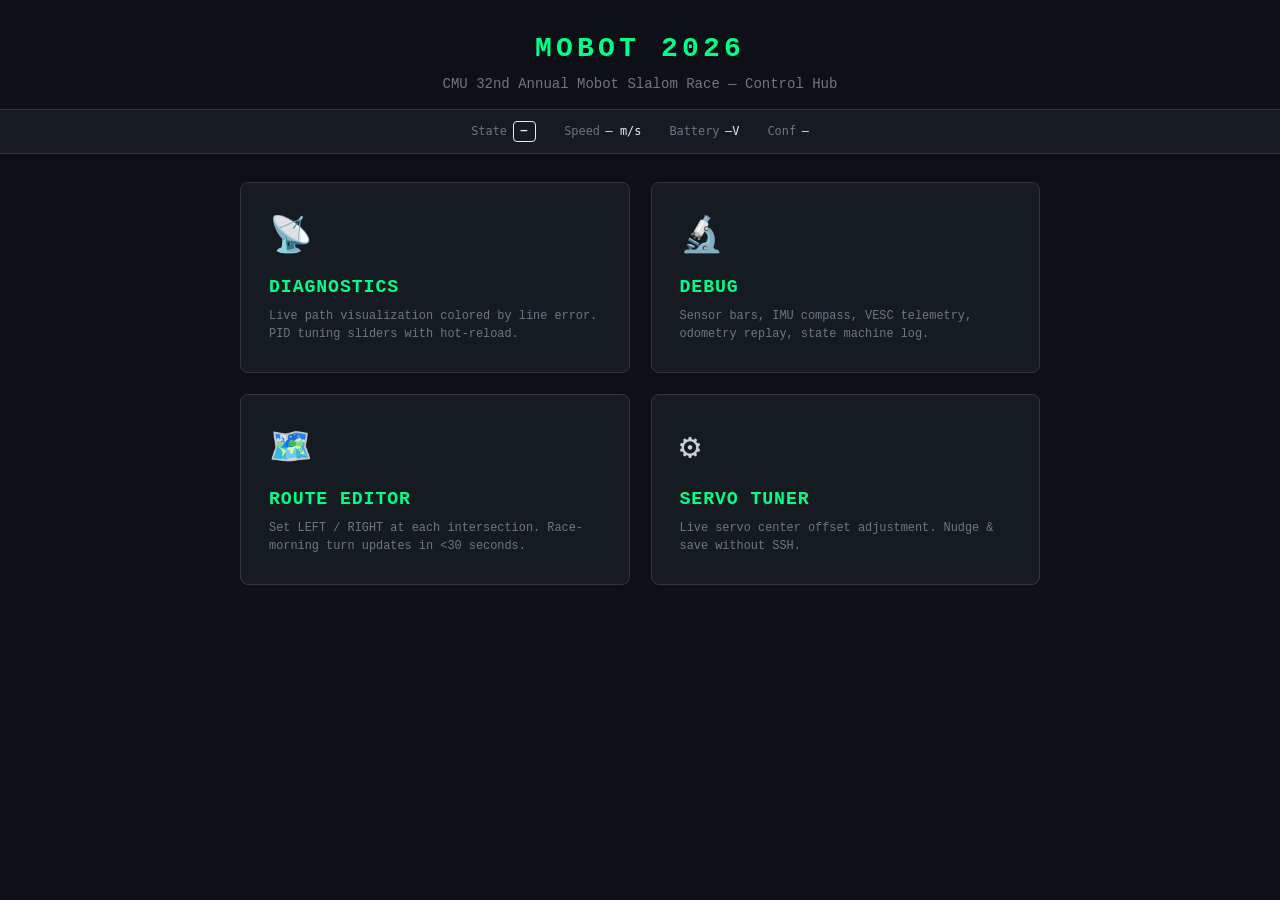
==== static/index.html @ 05ef6849 "Claude added websites, adorable." ====
<!DOCTYPE html>
<html lang="en">
<head>
<meta charset="UTF-8">
<meta name="viewport" content="width=device-width, initial-scale=1.0">
<title>Mobot 2026</title>
<link rel="stylesheet" href="/static/css/mobot.css">
<style>
  .hub { display:grid; grid-template-columns:1fr 1fr; gap:1.5rem; max-width:800px; margin:2rem auto; }
  .hub-card { background:var(--bg-panel); border:1px solid var(--border); border-radius:8px;
              padding:2rem; text-decoration:none; color:var(--text); transition:border-color .2s, background .2s; }
  .hub-card:hover { border-color:var(--green); background:var(--bg-card); }
  .hub-card h2 { color:var(--green); font-size:1.3rem; margin-bottom:.5rem; }
  .hub-card p  { color:var(--text-dim); font-size:.85rem; }
  .hub-card .icon { font-size:2.5rem; margin-bottom:.75rem; }
  header { text-align:center; padding:2rem 1rem 1rem; border-bottom:1px solid var(--border); }
  header h1 { color:var(--green); font-size:2rem; letter-spacing:.15em; }
  header p  { color:var(--text-dim); margin-top:.3rem; }
  .status-bar { display:flex; justify-content:center; gap:2rem; padding:.75rem 1rem;
                background:var(--bg-panel); border-bottom:1px solid var(--border);
                font-size:.85rem; font-family:monospace; }
  .status-bar .item { display:flex; gap:.4rem; align-items:center; }
  .status-bar .label { color:var(--text-dim); }
  .status-bar .val { color:var(--text-head); }
  .state-badge { padding:.1rem .5rem; border-radius:4px; font-weight:bold; font-size:.8rem; }
</style>
</head>
<body>
<header>
  <h1>MOBOT 2026</h1>
  <p>CMU 32nd Annual Mobot Slalom Race &mdash; Control Hub</p>
</header>
<div class="status-bar" id="statusBar">
  <div class="item"><span class="label">State</span><span class="val state-badge" id="hState">—</span></div>
  <div class="item"><span class="label">Speed</span><span class="val" id="hSpeed">— m/s</span></div>
  <div class="item"><span class="label">Battery</span><span class="val" id="hVolt">—V</span></div>
  <div class="item"><span class="label">Conf</span><span class="val" id="hConf">—</span></div>
</div>

<div class="hub">
  <a href="/diagnostics" class="hub-card">
    <div class="icon">📡</div>
    <h2>Diagnostics</h2>
    <p>Live path visualization colored by line error. PID tuning sliders with hot-reload.</p>
  </a>
  <a href="/debug" class="hub-card">
    <div class="icon">🔬</div>
    <h2>Debug</h2>
    <p>Sensor bars, IMU compass, VESC telemetry, odometry replay, state machine log.</p>
  </a>
  <a href="/route" class="hub-card">
    <div class="icon">🗺️</div>
    <h2>Route Editor</h2>
    <p>Set LEFT / RIGHT at each intersection. Race-morning turn updates in &lt;30 seconds.</p>
  </a>
  <a href="/servo" class="hub-card">
    <div class="icon">⚙️</div>
    <h2>Servo Tuner</h2>
    <p>Live servo center offset adjustment. Nudge &amp; save without SSH.</p>
  </a>
</div>

<script src="/static/js/mobot.js"></script>
<script>
const sse = new MobotSSE("/api/state", d => {
  document.getElementById("hState").textContent  = d.state || "—";
  document.getElementById("hState").style.background = stateColor(d.state) + "33";
  document.getElementById("hState").style.color = stateColor(d.state);
  document.getElementById("hSpeed").textContent  = fmt(d.wheel_vel_ms, 2) + " m/s";
  document.getElementById("hVolt").textContent   = fmt(d.input_voltage, 1) + "V";
  document.getElementById("hVolt").style.color   = batteryColor(d.input_voltage);
  document.getElementById("hConf").textContent   = d.confidence ?? "—";
});
sse.connect();
</script>
</body>
</html>
---- static/css/mobot.css ----
/* ============================================================
   mobot.css — CMU Mobot 2026 · Dark Racing Theme
   ============================================================ */

/* ── Reset & Base ──────────────────────────────────────────── */
*, *::before, *::after {
  box-sizing: border-box;
  margin: 0;
  padding: 0;
}

:root {
  --bg:        #0d1117;
  --bg-panel:  #161b22;
  --bg-card:   #1c2128;
  --bg-input:  #0d1117;
  --border:    #30363d;
  --text:      #c9d1d9;
  --text-dim:  #6e7681;
  --text-head: #e6edf3;

  --green:     #00ff88;
  --green-dim: #00aa55;
  --yellow:    #ffdd00;
  --orange:    #ff9900;
  --red:       #ff4444;
  --blue:      #4488ff;
  --purple:    #ff44ff;
  --gray:      #666666;
  --gray-dim:  #444444;

  --font-mono: "Courier New", Courier, "Lucida Console", monospace;
  --font-ui:   "Courier New", Courier, monospace;

  --radius:    4px;
  --radius-lg: 8px;
}

html, body {
  background: var(--bg);
  color: var(--text);
  font-family: var(--font-mono);
  font-size: 14px;
  line-height: 1.5;
  min-height: 100vh;
}

/* ── Typography ─────────────────────────────────────────────── */
h1, h2, h3 {
  color: var(--text-head);
  letter-spacing: 0.05em;
  text-transform: uppercase;
}

h1 { font-size: 1.4rem; }
h2 { font-size: 1.1rem; }
h3 { font-size: 0.9rem; color: var(--text-dim); }

a {
  color: var(--green);
  text-decoration: none;
}
a:hover { text-decoration: underline; }

/* ── Layout helpers ─────────────────────────────────────────── */
.page-wrap {
  max-width: 1400px;
  margin: 0 auto;
  padding: 12px 16px;
}

.row {
  display: flex;
  gap: 12px;
}

.col { flex: 1; }
.col-60 { flex: 0 0 60%; }
.col-40 { flex: 0 0 40%; }

/* ── Panels / Cards ─────────────────────────────────────────── */
.panel {
  background: var(--bg-panel);
  border: 1px solid var(--border);
  border-radius: var(--radius-lg);
  padding: 12px 16px;
}

.panel-title {
  font-size: 0.75rem;
  letter-spacing: 0.12em;
  text-transform: uppercase;
  color: var(--text-dim);
  padding-bottom: 8px;
  margin-bottom: 12px;
  border-bottom: 1px solid var(--border);
}

.card {
  background: var(--bg-card);
  border: 1px solid var(--border);
  border-radius: var(--radius);
  padding: 8px 12px;
  margin-bottom: 8px;
}

/* ── Header bar ─────────────────────────────────────────────── */
.site-header {
  display: flex;
  align-items: center;
  justify-content: space-between;
  background: var(--bg-panel);
  border-bottom: 1px solid var(--border);
  padding: 8px 16px;
  margin-bottom: 12px;
  font-size: 0.85rem;
}

.site-header .logo {
  font-size: 1rem;
  font-weight: bold;
  color: var(--green);
  letter-spacing: 0.1em;
  text-transform: uppercase;
}

.header-status {
  display: flex;
  gap: 20px;
  align-items: center;
}

.header-stat {
  display: flex;
  flex-direction: column;
  align-items: flex-end;
  line-height: 1.2;
}

.header-stat .label {
  font-size: 0.65rem;
  text-transform: uppercase;
  color: var(--text-dim);
}

.header-stat .value {
  font-size: 0.95rem;
  color: var(--green);
  font-weight: bold;
}

/* ── Status badge ───────────────────────────────────────────── */
.state-badge {
  display: inline-block;
  padding: 2px 10px;
  border-radius: 3px;
  font-size: 0.75rem;
  font-weight: bold;
  letter-spacing: 0.08em;
  text-transform: uppercase;
  border: 1px solid currentColor;
}

.state-LINE_FOLLOW  { color: var(--green);  background: rgba(0,255,136,0.1); }
.state-DEAD_RECKON  { color: var(--gray);   background: rgba(102,102,102,0.15); }
.state-REACQUIRE    { color: var(--orange); background: rgba(255,153,0,0.1); }
.state-GATE_APPROACH{ color: var(--blue);   background: rgba(68,136,255,0.1); }
.state-INTERSECTION { color: var(--purple); background: rgba(255,68,255,0.1); }

/* ── Telemetry rows ─────────────────────────────────────────── */
.telem-row {
  display: flex;
  align-items: center;
  justify-content: space-between;
  padding: 5px 0;
  border-bottom: 1px solid rgba(48,54,61,0.5);
  gap: 8px;
}

.telem-row:last-child { border-bottom: none; }

.telem-label {
  font-size: 0.72rem;
  text-transform: uppercase;
  letter-spacing: 0.08em;
  color: var(--text-dim);
  min-width: 80px;
}

.telem-value {
  font-size: 1.0rem;
  color: var(--green);
  font-weight: bold;
  text-align: right;
  min-width: 60px;
}

.telem-value.warn  { color: var(--orange); }
.telem-value.error { color: var(--red); }
.telem-value.dim   { color: var(--gray); }

/* ── Horizontal bar (line position, confidence) ─────────────── */
.hbar-wrap {
  flex: 1;
  position: relative;
  height: 14px;
  background: var(--bg-input);
  border: 1px solid var(--border);
  border-radius: 2px;
  overflow: hidden;
}

.hbar-fill {
  position: absolute;
  top: 0; bottom: 0;
  background: var(--green);
  transition: left 0.05s, width 0.05s, background 0.1s;
}

/* Line position: center-anchored bar */
.hbar-center {
  position: absolute;
  top: 0; bottom: 0;
  left: 50%;
  width: 1px;
  background: var(--border);
}

/* ── Buttons ────────────────────────────────────────────────── */
button, .btn {
  display: inline-flex;
  align-items: center;
  justify-content: center;
  gap: 4px;
  font-family: var(--font-mono);
  font-size: 0.82rem;
  letter-spacing: 0.06em;
  text-transform: uppercase;
  padding: 6px 14px;
  border: 1px solid var(--border);
  border-radius: var(--radius);
  background: var(--bg-card);
  color: var(--text);
  cursor: pointer;
  transition: border-color 0.15s, background 0.15s, color 0.15s;
  user-select: none;
}

button:hover, .btn:hover {
  border-color: var(--green);
  color: var(--green);
  background: rgba(0,255,136,0.05);
}

button:active, .btn:active {
  background: rgba(0,255,136,0.12);
}

button.btn-primary {
  border-color: var(--green);
  color: var(--green);
  background: rgba(0,255,136,0.08);
}

button.btn-primary:hover {
  background: rgba(0,255,136,0.18);
}

button.btn-danger {
  border-color: var(--red);
  color: var(--red);
  background: rgba(255,68,68,0.06);
}

button.btn-danger:hover {
  background: rgba(255,68,68,0.15);
}

button.btn-warn {
  border-color: var(--orange);
  color: var(--orange);
  background: rgba(255,153,0,0.06);
}

button.btn-warn:hover {
  background: rgba(255,153,0,0.15);
}

button.btn-large {
  font-size: 1rem;
  padding: 14px 28px;
  letter-spacing: 0.1em;
}

button:disabled {
  opacity: 0.4;
  cursor: not-allowed;
}

/* ── Form / Input ───────────────────────────────────────────── */
input[type="number"],
input[type="text"],
select {
  background: var(--bg-input);
  border: 1px solid var(--border);
  border-radius: var(--radius);
  color: var(--text);
  font-family: var(--font-mono);
  font-size: 0.88rem;
  padding: 4px 8px;
  transition: border-color 0.15s;
}

input[type="number"]:focus,
input[type="text"]:focus,
select:focus {
  outline: none;
  border-color: var(--green);
}

/* Range slider */
input[type="range"] {
  -webkit-appearance: none;
  appearance: none;
  flex: 1;
  height: 4px;
  background: var(--bg-card);
  border: 1px solid var(--border);
  border-radius: 2px;
  outline: none;
  cursor: pointer;
}

input[type="range"]::-webkit-slider-thumb {
  -webkit-appearance: none;
  width: 14px;
  height: 14px;
  border-radius: 50%;
  background: var(--green);
  border: 2px solid var(--bg);
  cursor: pointer;
  box-shadow: 0 0 4px rgba(0,255,136,0.5);
}

input[type="range"]::-moz-range-thumb {
  width: 14px;
  height: 14px;
  border-radius: 50%;
  background: var(--green);
  border: 2px solid var(--bg);
  cursor: pointer;
}

/* ── PID Param rows ─────────────────────────────────────────── */
.param-row {
  display: grid;
  grid-template-columns: 90px 1fr 72px 18px;
  align-items: center;
  gap: 8px;
  padding: 5px 0;
  border-bottom: 1px solid rgba(48,54,61,0.5);
}

.param-row:last-child { border-bottom: none; }

.param-row label {
  font-size: 0.78rem;
  text-transform: uppercase;
  letter-spacing: 0.07em;
  color: var(--text-dim);
}

.param-row input[type="number"] {
  width: 72px;
}

.saved-indicator {
  font-size: 1rem;
  transition: color 0.2s;
  text-align: center;
  line-height: 1;
}

.saved-indicator.saved   { color: var(--green); }
.saved-indicator.unsaved { color: var(--yellow); }

/* ── Canvas ─────────────────────────────────────────────────── */
canvas {
  display: block;
  background: var(--bg);
  border: 1px solid var(--border);
  border-radius: var(--radius);
}

/* ── Pulsing robot dot ──────────────────────────────────────── */
@keyframes pulse-ring {
  0%   { transform: translate(-50%, -50%) scale(1);   opacity: 1; }
  100% { transform: translate(-50%, -50%) scale(2.4); opacity: 0; }
}

.robot-dot {
  position: absolute;
  width: 10px;
  height: 10px;
  border-radius: 50%;
  background: var(--green);
  pointer-events: none;
  transform: translate(-50%, -50%);
}

.robot-dot::after {
  content: "";
  position: absolute;
  inset: -4px;
  border-radius: 50%;
  border: 2px solid var(--green);
  animation: pulse-ring 1.2s ease-out infinite;
}

/* ── Connection status ───────────────────────────────────────── */
.conn-indicator {
  display: inline-flex;
  align-items: center;
  gap: 5px;
  font-size: 0.72rem;
  text-transform: uppercase;
  letter-spacing: 0.07em;
  color: var(--text-dim);
}

.conn-dot {
  width: 8px;
  height: 8px;
  border-radius: 50%;
  background: var(--gray);
  transition: background 0.3s;
}

.conn-dot.connected    { background: var(--green); box-shadow: 0 0 5px var(--green); }
.conn-dot.disconnected { background: var(--red);   box-shadow: 0 0 5px var(--red); }
.conn-dot.connecting   { background: var(--orange); animation: blink 0.8s step-start infinite; }

@keyframes blink {
  50% { opacity: 0; }
}

/* ── Servo tuner specifics ──────────────────────────────────── */
.servo-display {
  font-size: 3.5rem;
  font-weight: bold;
  color: var(--green);
  text-align: center;
  letter-spacing: 0.05em;
  line-height: 1;
  padding: 20px 0 8px;
}

.servo-offset-display {
  font-size: 1.4rem;
  text-align: center;
  color: var(--text-dim);
  margin-bottom: 20px;
}

.nudge-row {
  display: flex;
  gap: 10px;
  justify-content: center;
  margin-bottom: 18px;
}

.nudge-row button {
  min-width: 100px;
  font-size: 0.9rem;
  padding: 10px 16px;
}

.servo-bar-wrap {
  position: relative;
  height: 28px;
  background: var(--bg-card);
  border: 1px solid var(--border);
  border-radius: var(--radius);
  margin: 0 0 6px;
  overflow: hidden;
}

.servo-bar-fill {
  position: absolute;
  top: 0; bottom: 0; left: 0;
  background: linear-gradient(90deg, var(--green-dim), var(--green));
  transition: width 0.1s ease;
  border-radius: var(--radius) 0 0 var(--radius);
}

.servo-bar-center {
  position: absolute;
  top: 0; bottom: 0;
  left: 50%;
  width: 1px;
  background: rgba(255,255,255,0.2);
}

.servo-bar-labels {
  display: flex;
  justify-content: space-between;
  font-size: 0.72rem;
  color: var(--text-dim);
  padding: 0 2px;
}

/* ── Index page nav cards ────────────────────────────────────── */
.nav-grid {
  display: grid;
  grid-template-columns: repeat(auto-fit, minmax(220px, 1fr));
  gap: 16px;
  margin-top: 20px;
}

.nav-card {
  display: flex;
  flex-direction: column;
  align-items: flex-start;
  gap: 8px;
  padding: 20px 22px;
  background: var(--bg-panel);
  border: 1px solid var(--border);
  border-radius: var(--radius-lg);
  cursor: pointer;
  transition: border-color 0.15s, background 0.15s, transform 0.1s;
  text-decoration: none;
  color: inherit;
}

.nav-card:hover {
  border-color: var(--green);
  background: rgba(0,255,136,0.04);
  transform: translateY(-2px);
  text-decoration: none;
}

.nav-card .nav-icon {
  font-size: 2rem;
  line-height: 1;
}

.nav-card .nav-title {
  font-size: 1.05rem;
  font-weight: bold;
  color: var(--text-head);
  text-transform: uppercase;
  letter-spacing: 0.08em;
}

.nav-card .nav-desc {
  font-size: 0.78rem;
  color: var(--text-dim);
}

/* ── Tooltip ─────────────────────────────────────────────────── */
[data-tip] {
  position: relative;
  cursor: help;
}

[data-tip]:hover::after {
  content: attr(data-tip);
  position: absolute;
  bottom: 100%;
  left: 50%;
  transform: translateX(-50%);
  margin-bottom: 5px;
  background: #2d333b;
  border: 1px solid var(--border);
  border-radius: 3px;
  padding: 4px 8px;
  font-size: 0.72rem;
  white-space: nowrap;
  color: var(--text);
  pointer-events: none;
  z-index: 100;
}

/* ── Divider ─────────────────────────────────────────────────── */
.divider {
  border: none;
  border-top: 1px solid var(--border);
  margin: 12px 0;
}

/* ── Scrollbar ───────────────────────────────────────────────── */
::-webkit-scrollbar             { width: 6px; height: 6px; }
::-webkit-scrollbar-track       { background: var(--bg); }
::-webkit-scrollbar-thumb       { background: var(--border); border-radius: 3px; }
::-webkit-scrollbar-thumb:hover { background: var(--text-dim); }

/* ── Responsive ──────────────────────────────────────────────── */
@media (max-width: 900px) {
  .row { flex-direction: column; }
  .col-60, .col-40 { flex: 1; }
  .param-row { grid-template-columns: 80px 1fr 64px 18px; }
}

@media (max-width: 600px) {
  .site-header { flex-wrap: wrap; gap: 8px; }
  .nudge-row { flex-wrap: wrap; }
  .nudge-row button { min-width: 80px; }
  .servo-display { font-size: 2.5rem; }
}
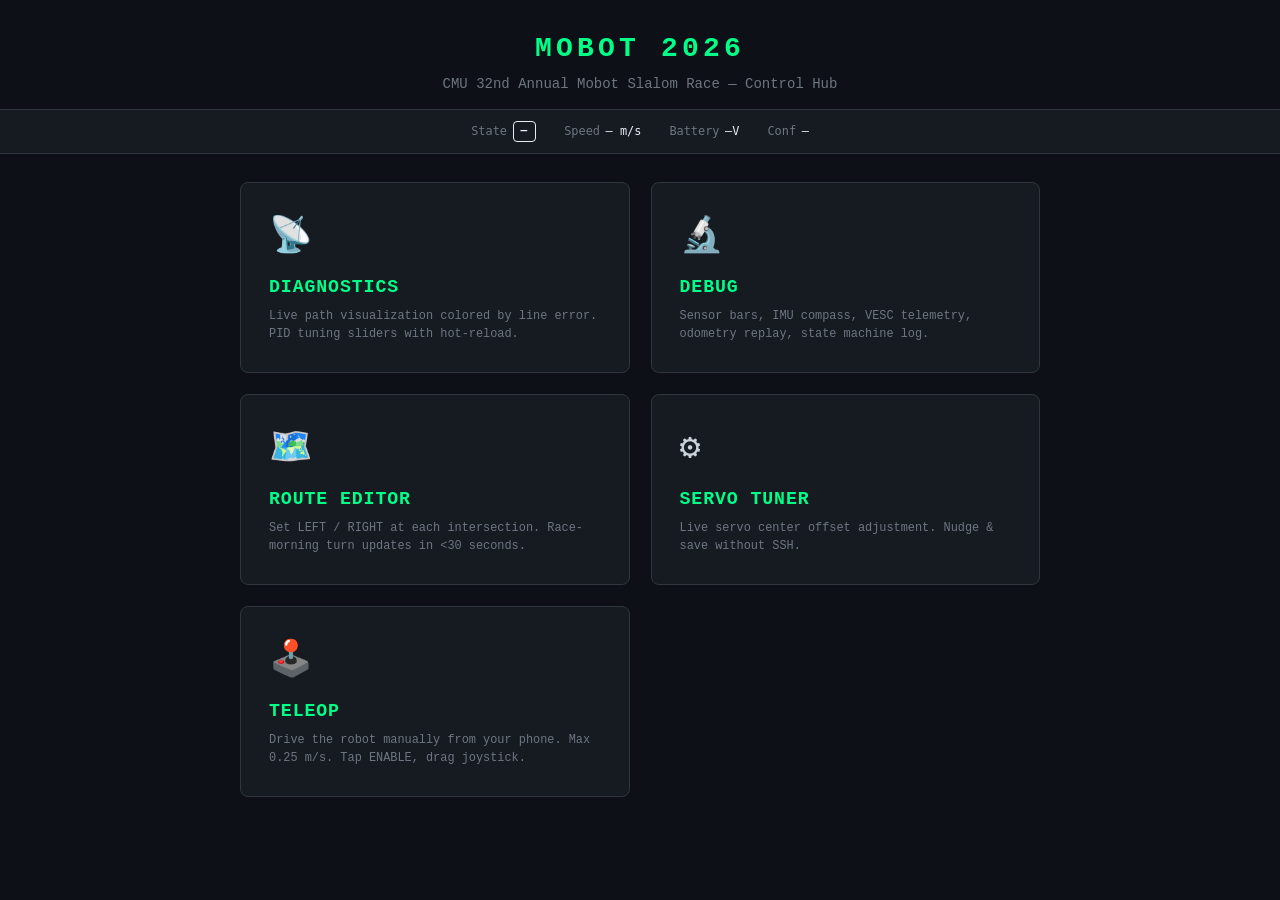
==== commit 5a737492: "dude, we addiding teleop" ====
--- a/static/index.html
+++ b/static/index.html
@@ -58,6 +58,11 @@
     <h2>Servo Tuner</h2>
     <p>Live servo center offset adjustment. Nudge &amp; save without SSH.</p>
   </a>
+  <a href="/teleop" class="hub-card">
+    <div class="icon">🕹️</div>
+    <h2>Teleop</h2>
+    <p>Drive the robot manually from your phone. Max 0.25 m/s. Tap ENABLE, drag joystick.</p>
+  </a>
 </div>
 
 <script src="/static/js/mobot.js"></script>
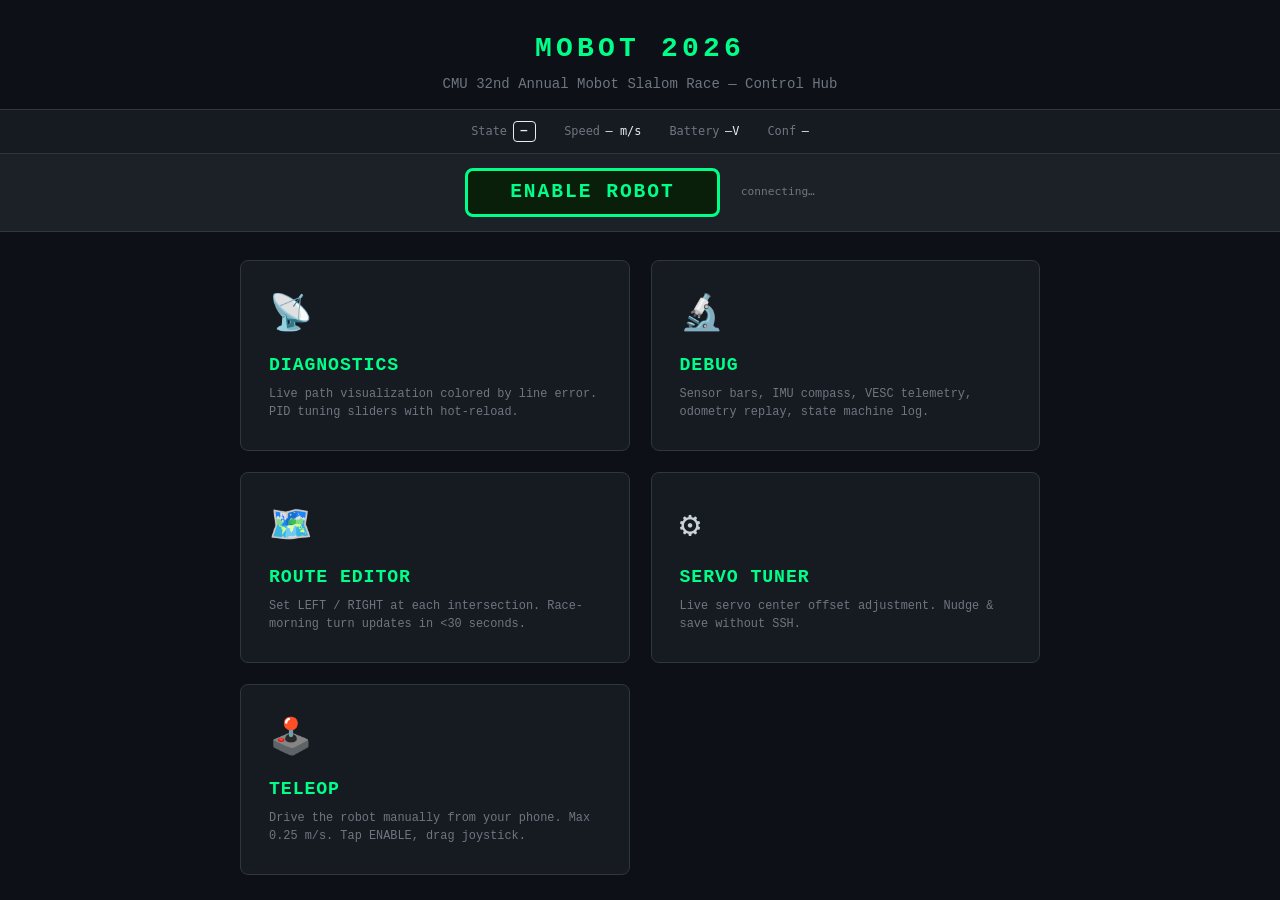
==== commit 5da0045f: "just teleop" ====
--- a/static/index.html
+++ b/static/index.html
@@ -23,6 +23,17 @@
   .status-bar .label { color:var(--text-dim); }
   .status-bar .val { color:var(--text-head); }
   .state-badge { padding:.1rem .5rem; border-radius:4px; font-weight:bold; font-size:.8rem; }
+
+  .enable-bar { display:flex; justify-content:center; align-items:center; gap:1.5rem;
+                padding:1rem; border-bottom:1px solid var(--border);
+                background:var(--bg-card); }
+  #btnEnable { font-size:1.4rem; font-weight:bold; letter-spacing:.1em;
+               padding:.75rem 3rem; border-radius:8px; border:3px solid #555;
+               background:#1a1a1a; color:#555; cursor:pointer; transition:all .15s; }
+  #btnEnable.armed  { border-color:var(--green); color:var(--green); background:#0a1f0a; }
+  #btnEnable.armed:hover { background:var(--green); color:#000; }
+  #btnEnable.live   { border-color:var(--green); background:var(--green); color:#000; }
+  #enableStatus { font-size:.8rem; color:var(--text-dim); font-family:monospace; }
 </style>
 </head>
 <body>
@@ -35,6 +46,11 @@
   <div class="item"><span class="label">Speed</span><span class="val" id="hSpeed">— m/s</span></div>
   <div class="item"><span class="label">Battery</span><span class="val" id="hVolt">—V</span></div>
   <div class="item"><span class="label">Conf</span><span class="val" id="hConf">—</span></div>
+</div>
+
+<div class="enable-bar">
+  <button id="btnEnable" onclick="toggleEnable()">ENABLE ROBOT</button>
+  <span id="enableStatus">waiting for connection…</span>
 </div>
 
 <div class="hub">
@@ -67,6 +83,39 @@
 
 <script src="/static/js/mobot.js"></script>
 <script>
+let robotEnabled = false;
+
+function updateEnableUI(enabled) {
+  robotEnabled = enabled;
+  const btn = document.getElementById("btnEnable");
+  const sta = document.getElementById("enableStatus");
+  if (enabled) {
+    btn.textContent = "DISABLE ROBOT";
+    btn.className   = "live";
+    sta.textContent = "ROBOT ENABLED — actuators live";
+    sta.style.color = "var(--green)";
+  } else {
+    btn.textContent = "ENABLE ROBOT";
+    btn.className   = "armed";
+    sta.textContent = "disabled — actuators off";
+    sta.style.color = "";
+  }
+}
+
+async function toggleEnable() {
+  const want = !robotEnabled;
+  try {
+    await fetch("/api/enable", {
+      method: "POST",
+      headers: { "Content-Type": "application/json" },
+      body: JSON.stringify({ enabled: want }),
+    });
+    updateEnableUI(want);
+  } catch(e) {
+    document.getElementById("enableStatus").textContent = "error — check connection";
+  }
+}
+
 const sse = new MobotSSE("/api/state", d => {
   document.getElementById("hState").textContent  = d.state || "—";
   document.getElementById("hState").style.background = stateColor(d.state) + "33";
@@ -75,8 +124,13 @@
   document.getElementById("hVolt").textContent   = fmt(d.input_voltage, 1) + "V";
   document.getElementById("hVolt").style.color   = batteryColor(d.input_voltage);
   document.getElementById("hConf").textContent   = d.confidence ?? "—";
+  if (d.robot_enabled !== undefined) updateEnableUI(d.robot_enabled);
 });
 sse.connect();
+
+// Show armed state once connected (robot not yet enabled)
+document.getElementById("btnEnable").className = "armed";
+document.getElementById("enableStatus").textContent = "connecting…";
 </script>
 </body>
 </html>
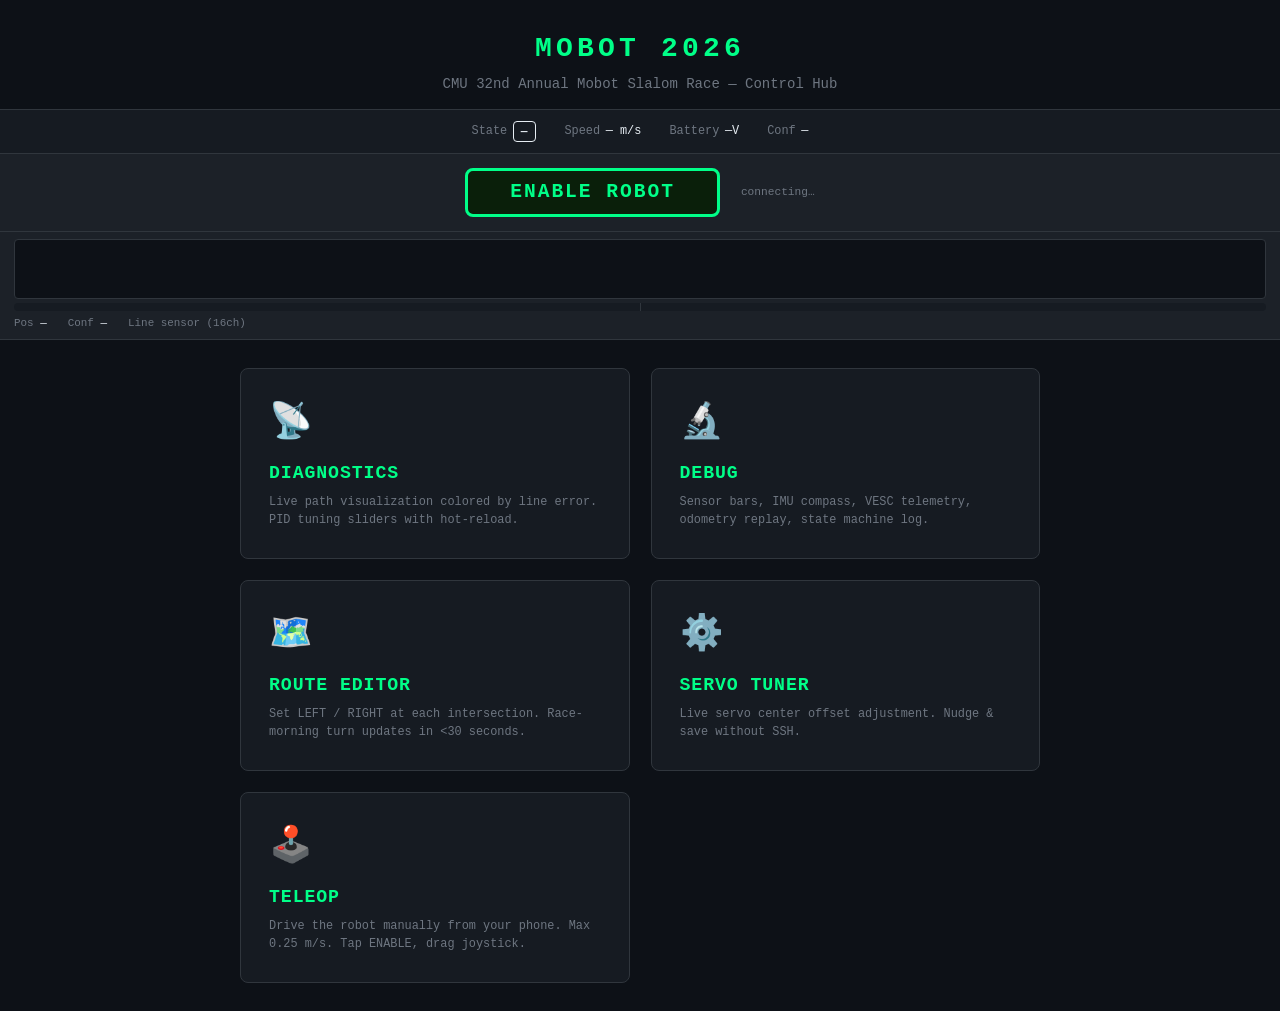
==== commit 0becbb67: "updated debug" ====
--- a/static/index.html
+++ b/static/index.html
@@ -34,6 +34,18 @@
   #btnEnable.armed:hover { background:var(--green); color:#000; }
   #btnEnable.live   { border-color:var(--green); background:var(--green); color:#000; }
   #enableStatus { font-size:.8rem; color:var(--text-dim); font-family:monospace; }
+
+  .sensor-strip { padding:.5rem 1rem; background:var(--bg-card); border-bottom:1px solid var(--border); }
+  .sensor-strip canvas { display:block; width:100%; height:60px; }
+  .sensor-meta { display:flex; gap:1.5rem; font-family:monospace; font-size:.78rem;
+                 color:var(--text-dim); margin-top:.3rem; }
+  .sensor-meta .sv { color:var(--text-head); }
+  .linebar-wrap { height:8px; background:var(--bg-panel); border-radius:4px;
+                  position:relative; margin:.3rem 0; overflow:hidden; }
+  .linebar-center { position:absolute; top:0; left:50%; width:1px; height:100%;
+                    background:var(--border); }
+  .linebar-fill { position:absolute; top:0; height:100%; border-radius:4px;
+                  background:var(--green); transition:all .08s; }
 </style>
 </head>
 <body>
@@ -51,6 +63,19 @@
 <div class="enable-bar">
   <button id="btnEnable" onclick="toggleEnable()">ENABLE ROBOT</button>
   <span id="enableStatus">waiting for connection…</span>
+</div>
+
+<div class="sensor-strip">
+  <canvas id="sensorCanvas"></canvas>
+  <div class="linebar-wrap">
+    <div class="linebar-center"></div>
+    <div class="linebar-fill" id="lineBar"></div>
+  </div>
+  <div class="sensor-meta">
+    <span>Pos <span class="sv" id="sPos">—</span></span>
+    <span>Conf <span class="sv" id="sConf">—</span></span>
+    <span>Line sensor (16ch)</span>
+  </div>
 </div>
 
 <div class="hub">
@@ -116,6 +141,36 @@
   }
 }
 
+// ── Sensor bar canvas ────────────────────────────────────────────────────────
+const sensorCanvas = document.getElementById("sensorCanvas");
+const sensorCtx    = sensorCanvas.getContext("2d");
+function resizeSensorCanvas() {
+  sensorCanvas.width  = sensorCanvas.parentElement.clientWidth - 32;
+  sensorCanvas.height = 60;
+}
+function drawSensorBars(raw) {
+  const w = sensorCanvas.width, h = sensorCanvas.height;
+  sensorCtx.clearRect(0, 0, w, h);
+  const bw = w / 16, pad = 1;
+  raw.forEach((v, i) => {
+    const bh = Math.max(0, (v / 1000) * (h - 14));
+    sensorCtx.fillStyle = v >= 500 ? "#00ff88" : "#1e3a2a";
+    sensorCtx.fillRect(i * bw + pad, h - bh - 12, bw - pad * 2, bh);
+    sensorCtx.fillStyle = "#555";
+    sensorCtx.font = "8px monospace";
+    sensorCtx.fillText(i, i * bw + pad + 1, h - 1);
+  });
+}
+resizeSensorCanvas();
+window.addEventListener("resize", resizeSensorCanvas);
+
+function updateLineBar(pos) {
+  const bar = document.getElementById("lineBar");
+  const pct = (pos + 1) / 2 * 100;  // [-1,+1] → [0%,100%]
+  bar.style.left  = pos >= 0 ? "50%" : (pct + "%");
+  bar.style.width = Math.abs(pos) * 50 + "%";
+}
+
 const sse = new MobotSSE("/api/state", d => {
   document.getElementById("hState").textContent  = d.state || "—";
   document.getElementById("hState").style.background = stateColor(d.state) + "33";
@@ -125,6 +180,13 @@
   document.getElementById("hVolt").style.color   = batteryColor(d.input_voltage);
   document.getElementById("hConf").textContent   = d.confidence ?? "—";
   if (d.robot_enabled !== undefined) updateEnableUI(d.robot_enabled);
+  // Sensor strip
+  const raw = d.sensor_raw || Array(16).fill(0);
+  drawSensorBars(raw);
+  const pos = d.line_pos ?? 0;
+  updateLineBar(pos);
+  document.getElementById("sPos").textContent  = (pos >= 0 ? "+" : "") + pos.toFixed(3);
+  document.getElementById("sConf").textContent = d.confidence ?? "—";
 });
 sse.connect();
 
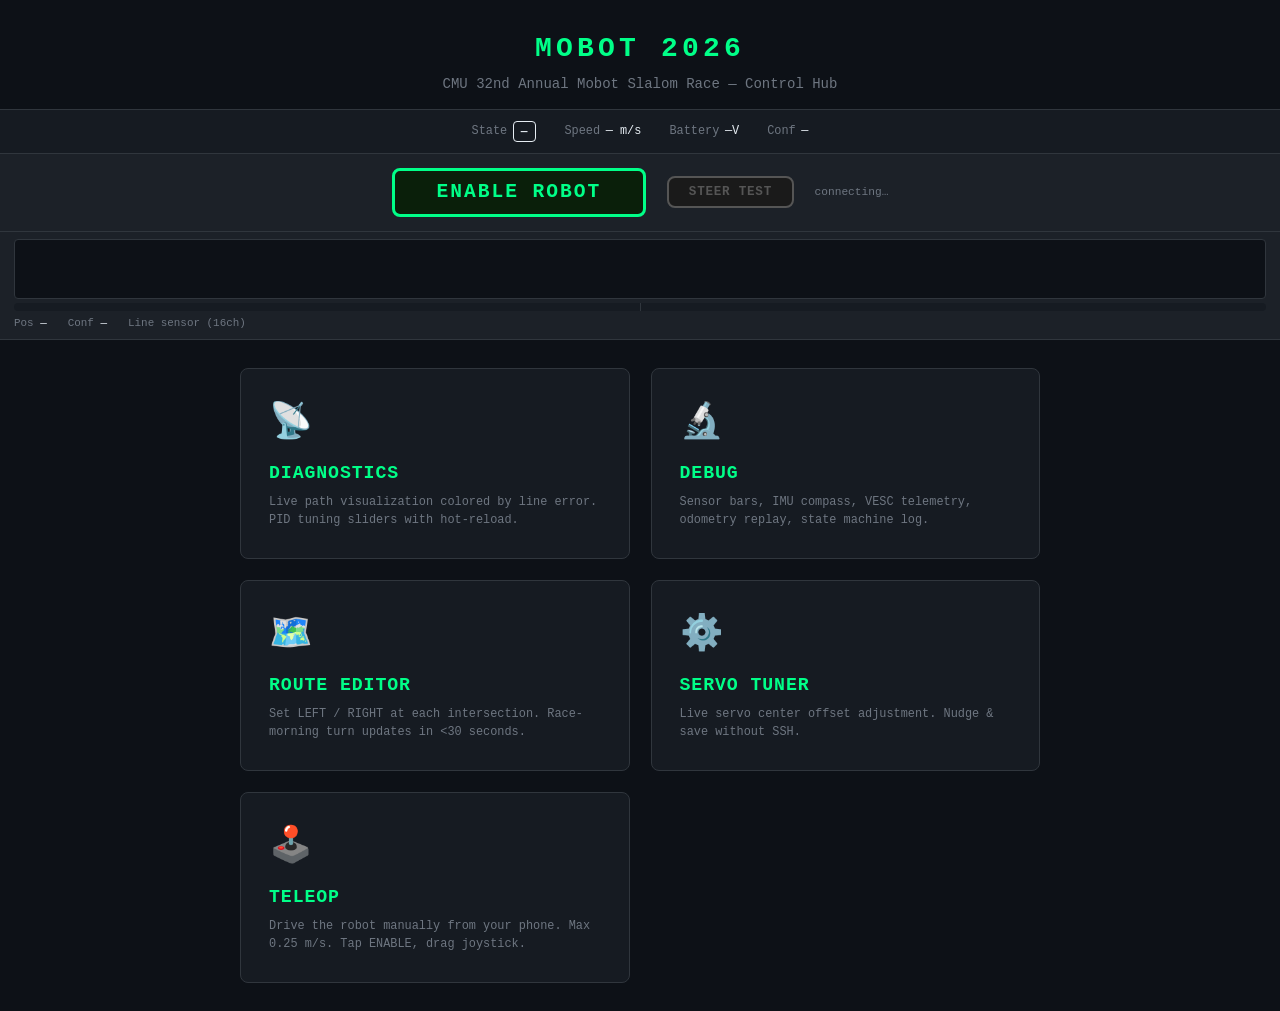
==== commit 7a422096: "added steer test" ====
--- a/static/index.html
+++ b/static/index.html
@@ -34,6 +34,10 @@
   #btnEnable.armed:hover { background:var(--green); color:#000; }
   #btnEnable.live   { border-color:var(--green); background:var(--green); color:#000; }
   #enableStatus { font-size:.8rem; color:var(--text-dim); font-family:monospace; }
+  #btnSteerTest { font-size:.9rem; font-weight:bold; padding:.5rem 1.4rem;
+                  border-radius:8px; border:2px solid #555; background:#1a1a1a;
+                  color:#555; cursor:pointer; transition:all .15s; }
+  #btnSteerTest.active { border-color:var(--orange); color:var(--orange); background:#1f1200; }
 
   .sensor-strip { padding:.5rem 1rem; background:var(--bg-card); border-bottom:1px solid var(--border); }
   .sensor-strip canvas { display:block; width:100%; height:60px; }
@@ -62,6 +66,7 @@
 
 <div class="enable-bar">
   <button id="btnEnable" onclick="toggleEnable()">ENABLE ROBOT</button>
+  <button id="btnSteerTest" onclick="toggleSteerTest()">STEER TEST</button>
   <span id="enableStatus">waiting for connection…</span>
 </div>
 
@@ -108,7 +113,29 @@
 
 <script src="/static/js/mobot.js"></script>
 <script>
-let robotEnabled = false;
+let robotEnabled  = false;
+let steerTestActive = false;
+
+function updateSteerTestUI(active) {
+  steerTestActive = active;
+  const btn = document.getElementById("btnSteerTest");
+  btn.classList.toggle("active", active);
+  btn.textContent = active ? "STEER TEST ON" : "STEER TEST";
+}
+
+async function toggleSteerTest() {
+  const want = !steerTestActive;
+  try {
+    await fetch("/api/steering_test", {
+      method: "POST",
+      headers: { "Content-Type": "application/json" },
+      body: JSON.stringify({ active: want }),
+    });
+    updateSteerTestUI(want);
+  } catch(e) {
+    document.getElementById("enableStatus").textContent = "error — check connection";
+  }
+}
 
 function updateEnableUI(enabled) {
   robotEnabled = enabled;
@@ -179,7 +206,8 @@
   document.getElementById("hVolt").textContent   = fmt(d.input_voltage, 1) + "V";
   document.getElementById("hVolt").style.color   = batteryColor(d.input_voltage);
   document.getElementById("hConf").textContent   = d.confidence ?? "—";
-  if (d.robot_enabled !== undefined) updateEnableUI(d.robot_enabled);
+  if (d.robot_enabled  !== undefined) updateEnableUI(d.robot_enabled);
+  if (d.steering_test !== undefined) updateSteerTestUI(d.steering_test);
   // Sensor strip
   const raw = d.sensor_raw || Array(16).fill(0);
   drawSensorBars(raw);
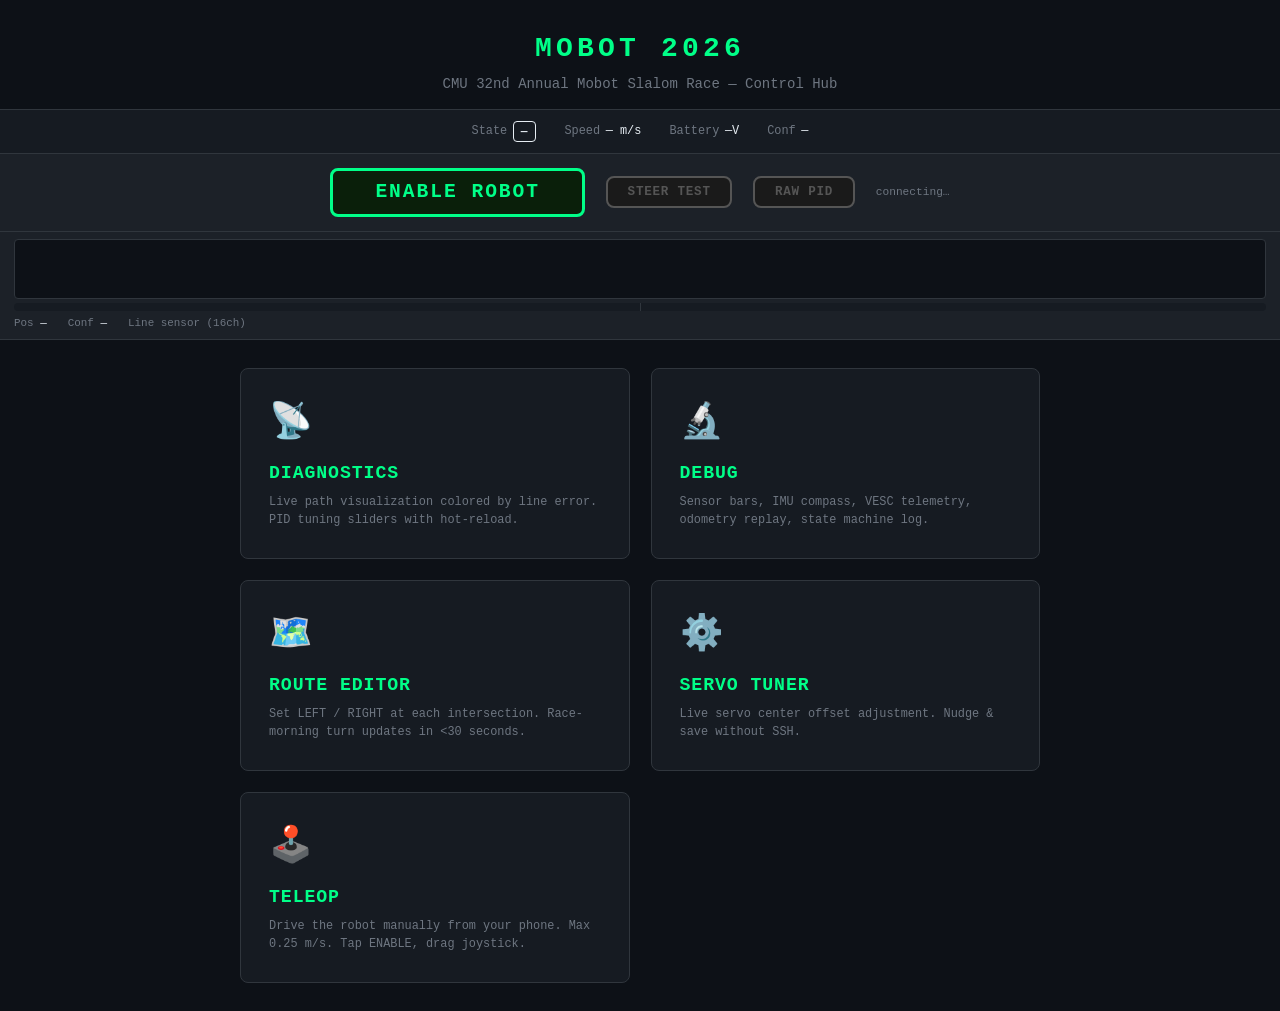
==== commit b4f02284: "fix" ====
--- a/static/index.html
+++ b/static/index.html
@@ -34,10 +34,12 @@
   #btnEnable.armed:hover { background:var(--green); color:#000; }
   #btnEnable.live   { border-color:var(--green); background:var(--green); color:#000; }
   #enableStatus { font-size:.8rem; color:var(--text-dim); font-family:monospace; }
-  #btnSteerTest { font-size:.9rem; font-weight:bold; padding:.5rem 1.4rem;
+  #btnSteerTest, #btnRawPID {
+                  font-size:.9rem; font-weight:bold; padding:.5rem 1.4rem;
                   border-radius:8px; border:2px solid #555; background:#1a1a1a;
                   color:#555; cursor:pointer; transition:all .15s; }
   #btnSteerTest.active { border-color:var(--orange); color:var(--orange); background:#1f1200; }
+  #btnRawPID.active    { border-color:#4488ff;       color:#4488ff;       background:#001020; }
 
   .sensor-strip { padding:.5rem 1rem; background:var(--bg-card); border-bottom:1px solid var(--border); }
   .sensor-strip canvas { display:block; width:100%; height:60px; }
@@ -67,6 +69,7 @@
 <div class="enable-bar">
   <button id="btnEnable" onclick="toggleEnable()">ENABLE ROBOT</button>
   <button id="btnSteerTest" onclick="toggleSteerTest()">STEER TEST</button>
+  <button id="btnRawPID"   onclick="toggleRawPID()">RAW PID</button>
   <span id="enableStatus">waiting for connection…</span>
 </div>
 
@@ -121,6 +124,29 @@
   const btn = document.getElementById("btnSteerTest");
   btn.classList.toggle("active", active);
   btn.textContent = active ? "STEER TEST ON" : "STEER TEST";
+}
+
+let rawPIDActive = false;
+
+function updateRawPIDUI(active) {
+  rawPIDActive = active;
+  const btn = document.getElementById("btnRawPID");
+  btn.classList.toggle("active", active);
+  btn.textContent = active ? "RAW PID ON" : "RAW PID";
+}
+
+async function toggleRawPID() {
+  const want = !rawPIDActive;
+  try {
+    await fetch("/api/raw_pid", {
+      method: "POST",
+      headers: { "Content-Type": "application/json" },
+      body: JSON.stringify({ active: want }),
+    });
+    updateRawPIDUI(want);
+  } catch(e) {
+    document.getElementById("enableStatus").textContent = "error — check connection";
+  }
 }
 
 async function toggleSteerTest() {
@@ -208,6 +234,7 @@
   document.getElementById("hConf").textContent   = d.confidence ?? "—";
   if (d.robot_enabled  !== undefined) updateEnableUI(d.robot_enabled);
   if (d.steering_test !== undefined) updateSteerTestUI(d.steering_test);
+  if (d.raw_pid_mode  !== undefined) updateRawPIDUI(d.raw_pid_mode);
   // Sensor strip
   const raw = d.sensor_raw || Array(16).fill(0);
   drawSensorBars(raw);
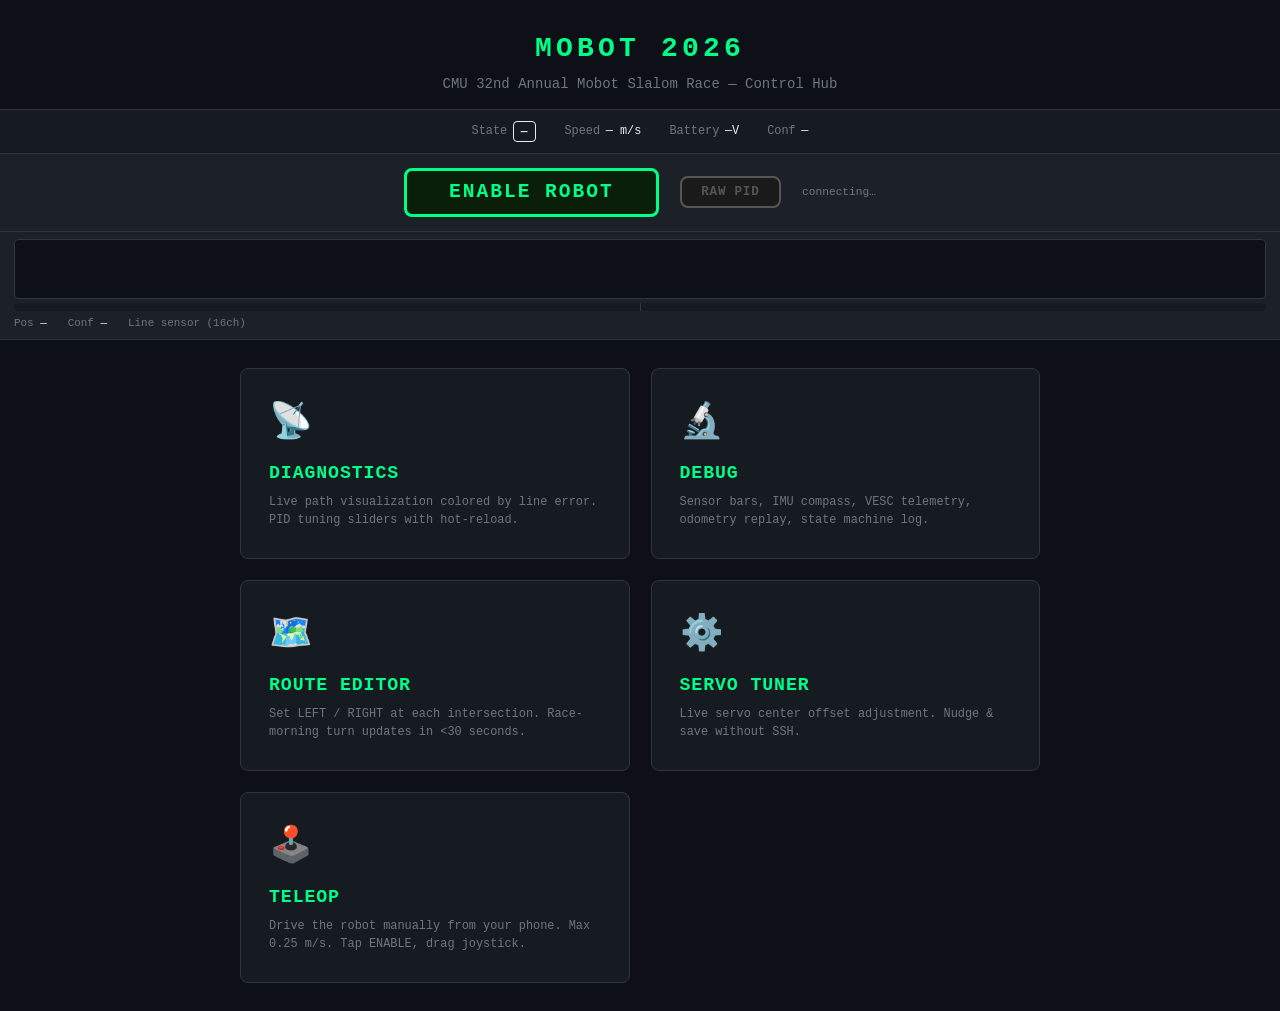
==== commit ac83f1c8: "good?" ====
--- a/static/index.html
+++ b/static/index.html
@@ -34,12 +34,10 @@
   #btnEnable.armed:hover { background:var(--green); color:#000; }
   #btnEnable.live   { border-color:var(--green); background:var(--green); color:#000; }
   #enableStatus { font-size:.8rem; color:var(--text-dim); font-family:monospace; }
-  #btnSteerTest, #btnRawPID {
-                  font-size:.9rem; font-weight:bold; padding:.5rem 1.4rem;
-                  border-radius:8px; border:2px solid #555; background:#1a1a1a;
-                  color:#555; cursor:pointer; transition:all .15s; }
-  #btnSteerTest.active { border-color:var(--orange); color:var(--orange); background:#1f1200; }
-  #btnRawPID.active    { border-color:#4488ff;       color:#4488ff;       background:#001020; }
+  #btnRawPID { font-size:.9rem; font-weight:bold; padding:.5rem 1.4rem;
+               border-radius:8px; border:2px solid #555; background:#1a1a1a;
+               color:#555; cursor:pointer; transition:all .15s; }
+  #btnRawPID.active { border-color:#4488ff; color:#4488ff; background:#001020; }
 
   .sensor-strip { padding:.5rem 1rem; background:var(--bg-card); border-bottom:1px solid var(--border); }
   .sensor-strip canvas { display:block; width:100%; height:60px; }
@@ -68,8 +66,7 @@
 
 <div class="enable-bar">
   <button id="btnEnable" onclick="toggleEnable()">ENABLE ROBOT</button>
-  <button id="btnSteerTest" onclick="toggleSteerTest()">STEER TEST</button>
-  <button id="btnRawPID"   onclick="toggleRawPID()">RAW PID</button>
+  <button id="btnRawPID" onclick="toggleRawPID()">RAW PID</button>
   <span id="enableStatus">waiting for connection…</span>
 </div>
 
@@ -117,15 +114,6 @@
 <script src="/static/js/mobot.js"></script>
 <script>
 let robotEnabled  = false;
-let steerTestActive = false;
-
-function updateSteerTestUI(active) {
-  steerTestActive = active;
-  const btn = document.getElementById("btnSteerTest");
-  btn.classList.toggle("active", active);
-  btn.textContent = active ? "STEER TEST ON" : "STEER TEST";
-}
-
 let rawPIDActive = false;
 
 function updateRawPIDUI(active) {
@@ -144,20 +132,6 @@
       body: JSON.stringify({ active: want }),
     });
     updateRawPIDUI(want);
-  } catch(e) {
-    document.getElementById("enableStatus").textContent = "error — check connection";
-  }
-}
-
-async function toggleSteerTest() {
-  const want = !steerTestActive;
-  try {
-    await fetch("/api/steering_test", {
-      method: "POST",
-      headers: { "Content-Type": "application/json" },
-      body: JSON.stringify({ active: want }),
-    });
-    updateSteerTestUI(want);
   } catch(e) {
     document.getElementById("enableStatus").textContent = "error — check connection";
   }
@@ -233,7 +207,6 @@
   document.getElementById("hVolt").style.color   = batteryColor(d.input_voltage);
   document.getElementById("hConf").textContent   = d.confidence ?? "—";
   if (d.robot_enabled  !== undefined) updateEnableUI(d.robot_enabled);
-  if (d.steering_test !== undefined) updateSteerTestUI(d.steering_test);
   if (d.raw_pid_mode  !== undefined) updateRawPIDUI(d.raw_pid_mode);
   // Sensor strip
   const raw = d.sensor_raw || Array(16).fill(0);
